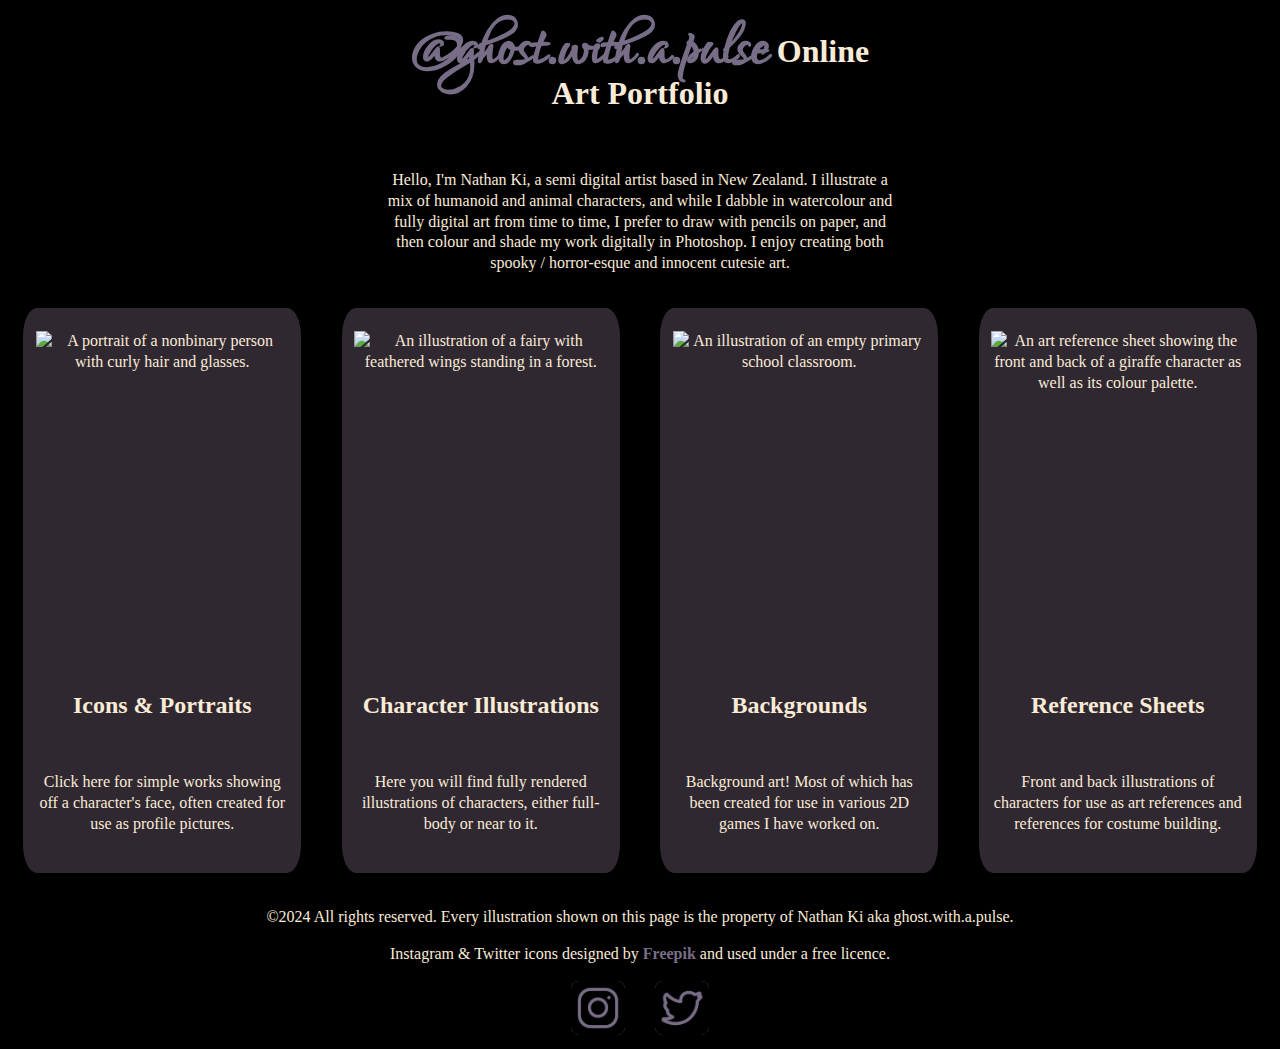
==== index.html @ ea3e8d46 "Adding my work so far to github!" ====
<!DOCTYPE html>
<html lang="en">
<head>
    <meta charset="UTF-8">
    <meta name="viewport" content="width=device-width, initial-scale=1.0">
    <link rel="stylesheet" href="./styles.css"/>

    <!-- Fonts -->
    <link rel="preconnect" href="https://fonts.googleapis.com">
    <link rel="preconnect" href="https://fonts.gstatic.com" crossorigin>
    <link href="https://fonts.googleapis.com/css2?family=Lovers+Quarrel&display=swap" rel="stylesheet">
    <link rel="preconnect" href="https://fonts.googleapis.com">
    <link rel="preconnect" href="https://fonts.gstatic.com" crossorigin>
    <link href="https://fonts.googleapis.com/css2?family=IM+Fell+Great+Primer:ital@0;1&family=Lovers+Quarrel&display=swap" rel="stylesheet">

    <title>Ghost With a Pulse | Art | Home</title>
</head>
<body>
    <div class="page-content-box">
        <!-- Site Intro -->
        <div class="text-box">
            <h1><span class="username">@ghost.with.a.pulse</span> Online Art Portfolio</h1>
            <p>Hello, I'm Nathan Ki, a semi digital artist based in New Zealand. I illustrate a mix of humanoid and animal characters, and while I dabble in watercolour and fully digital art from time to time, I prefer to draw with pencils on paper, and then colour and shade my work digitally in Photoshop. I enjoy creating both spooky / horror-esque and innocent cutesie art.</p>
        </div>

        <!-- Categories of Art -->
        <div class="options-box">
            <a href="./public/icons.html" class="option" id="icons-option">
                <img src="./assets/images/options-art/luca-option.png" alt="A portrait of a nonbinary person with curly hair and glasses.">
                <h2>Icons & Portraits</h2>
                <p>Click here for simple works showing off a character's face, often created for use as profile pictures.</p>
            </a>
            <a href="./public/character-art.html" class="option" id="characters-option">
                <img src="./assets/images/options-art/fairy-option.png" alt="An illustration of a fairy with feathered wings standing in a forest.">
                <h2>Character Illustrations</h2>
                <p>Here you will find fully rendered illustrations of characters, either full-body or near to it.</p>
            </a>
            <a href="./public/backgrounds.html" class="option" id="backgrounds-option">
                <img src="./assets/images/options-art/classroom-option.png" alt="An illustration of an empty primary school classroom.">
                <h2>Backgrounds</h2>
                <p>Background art! Most of which has been created for use in various 2D games I have worked on.</p>
            </a>
            <a href="./public/reference-sheets.html" class="option" id="references-option">
                <img src="./assets/images/options-art/giraffe-option.png" alt="An art reference sheet showing the front and back of a giraffe character as well as its colour palette.">
                <h2>Reference Sheets</h2>
                <p>Front and back illustrations of characters for use as art references and references for costume building.</p>
            </a>
        </div>

        <!-- Footer -->
        <footer>
            <p>©2024 All rights reserved. Every illustration shown on this page is the property of Nathan Ki aka ghost.with.a.pulse.</p>
            <p>Instagram & Twitter icons designed by <a href="www.freepik.com"><span class="freepik-link">Freepik</span></a> and used under a free licence.</p>
            <div class="social-icons-box">
                <a href="https://www.instagram.com/ghost.with.a.pulse"><img src="./assets/images/downloaded-icons/instagram-icon.png" alt="The Instagram icon (click to go to my Instagram page)."></a>
                <a href="https://x.com/PulseWithAGhost"><img src="./assets/images/downloaded-icons/twitter-icon.png" alt="The old Twitter / X icon (click to go to my Twitter page)."></a>
            </div>
        </footer>
    </div>
</body>
</html>
---- styles.css ----
/* Fonts */
.lovers-quarrel-regular {
    font-family: "Lovers Quarrel", cursive;
    font-weight: 400;
    font-style: normal;
}

.im-fell-great-primer-regular {
    font-family: "IM Fell Great Primer", serif;
    font-weight: 400;
    font-style: normal;
}
  
.im-fell-great-primer-regular-italic {
    font-family: "IM Fell Great Primer", serif;
    font-weight: 400;
    font-style: italic;
}
  
/* Styling Defaults */

body {
    text-align: center;
    color: antiquewhite;
    background-color: black;
    line-height: 130%;
    font-family: "IM Fell Great Primer", serif;
}

h1 {
    font-size: 2rem;
    line-height: 130%;
}

h2 {
    font-size: 1.5rem;
}

a {
    color: inherit;
    text-decoration: inherit;
}

.username {
    color: rgb(120, 109, 134);
    font-family: "Lovers Quarrel", cursive;
    font-size: 5rem;
}

.freepik-link {
    color: rgb(120, 109, 134);
    font-weight: bold;
}

.page-content-box, .text-box, .option {
    display: flex;
    flex-direction: column;
    justify-content: space-evenly;
    gap: 2vh;
}

.page-content-box {
    align-items: center;
}

.text-box {
    width: 40%;
}

.options-box {
    display: flex;
    flex-direction: row;
    align-items: flex-start;
    justify-content: space-evenly;
    gap: 2%;
    flex-wrap: wrap;
}

.option {
    width: 20%;
    background-color: rgb(47, 40, 48);
    padding: 1%;
    gap: 10px;
    height: 60vh;
    border-radius: 5%;
}

.option>img {
    height: 60%;
    object-fit: contain;
}

.art-box {
    display: flex;
    justify-content: space-evenly;
    gap: 2vw;
    flex-wrap: wrap;
    width:85vw;
}

.art-box>img {
    height: 50vh;
    border-radius: 5%;
}

.social-icons-box {
    display: flex;
    gap: 30px;
    justify-content: center;
}

.social-icons-box img {
    height: 6vh;
    object-fit: contain;
    background-color: rgb(120, 109, 134);
    border-radius: 15%;
}
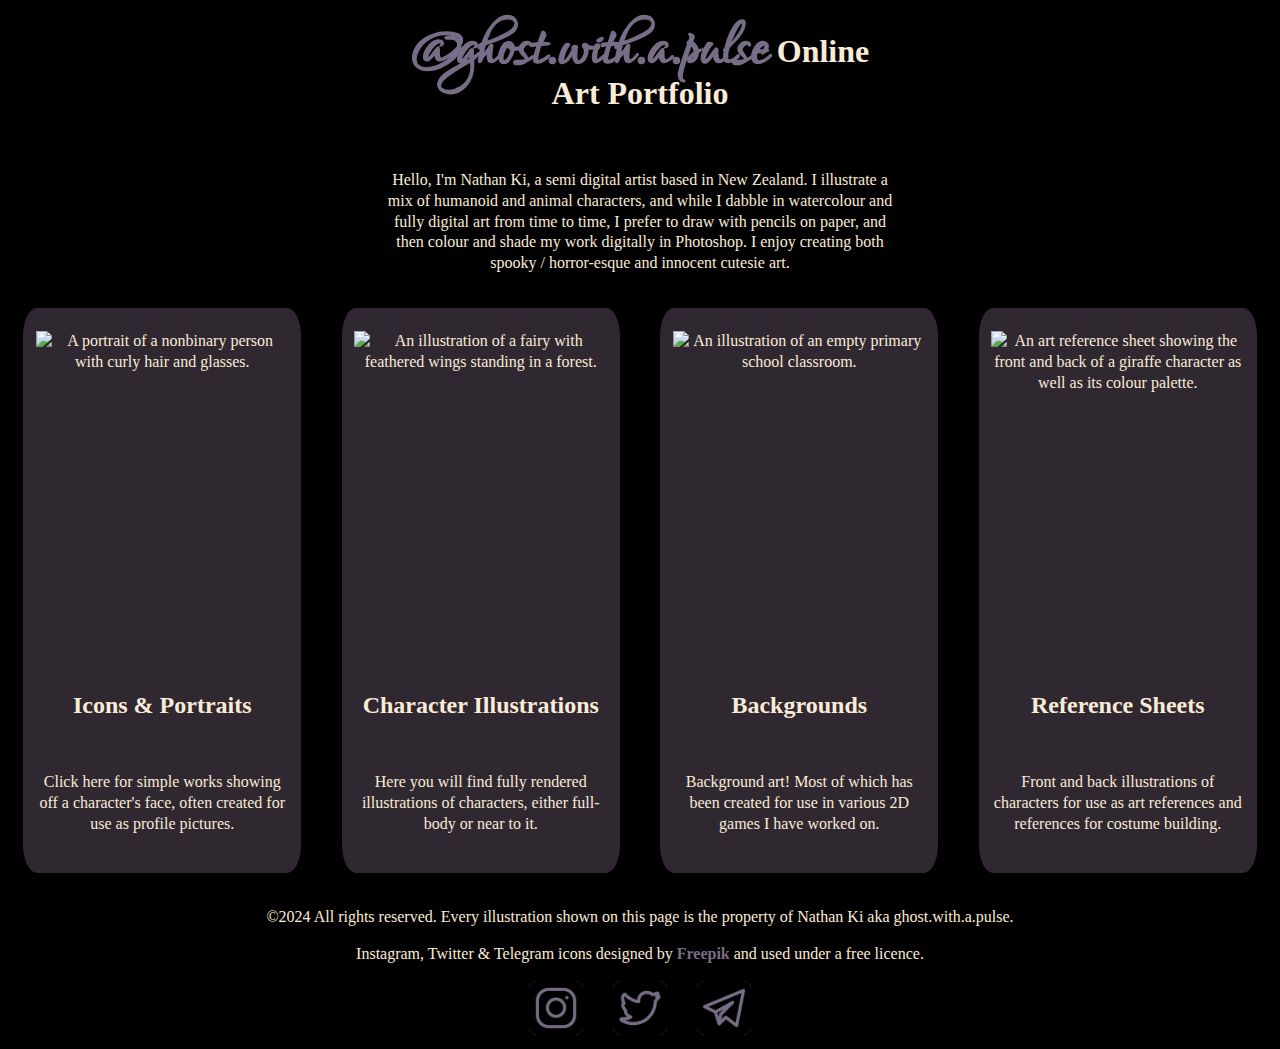
==== commit 94e6d9fd: "Some experimenting done with designing the on-hover crediting feature." ====
--- a/index.html
+++ b/index.html
@@ -50,10 +50,11 @@
         <!-- Footer -->
         <footer>
             <p>©2024 All rights reserved. Every illustration shown on this page is the property of Nathan Ki aka ghost.with.a.pulse.</p>
-            <p>Instagram & Twitter icons designed by <a href="www.freepik.com"><span class="freepik-link">Freepik</span></a> and used under a free licence.</p>
+            <p>Instagram, Twitter & Telegram icons designed by <a href="www.freepik.com"><span class="freepik-link">Freepik</span></a> and used under a free licence.</p>
             <div class="social-icons-box">
                 <a href="https://www.instagram.com/ghost.with.a.pulse"><img src="./assets/images/downloaded-icons/instagram-icon.png" alt="The Instagram icon (click to go to my Instagram page)."></a>
                 <a href="https://x.com/PulseWithAGhost"><img src="./assets/images/downloaded-icons/twitter-icon.png" alt="The old Twitter / X icon (click to go to my Twitter page)."></a>
+                <a href="https://t.me/GhostWithAPulse"><img src="./assets/images/downloaded-icons/telegram-icon.png" alt="The Telegram icon (click to go to my Telegram page)."></a>
             </div>
         </footer>
     </div>
--- a/styles.css
+++ b/styles.css
@@ -103,6 +103,34 @@
     border-radius: 5%;
 }
 
+/* The images on the Backgrounds page will need to be smaller than the rest in order to fit nicely. */
+#backgrounds-art-box img {
+    height: 40vh;
+}
+
+.pop-up-box {
+    background-color: black;
+    border-style: dotted;
+    border-color: antiquewhite;
+    opacity: 90%;
+    left: 35vw;
+    top: 30vh;
+}
+
+.pop-up-box, .pop-up-box>p {
+    height: 40vh;
+    width: 30vw;
+    border-radius: 5%;
+    position:fixed;
+}
+
+.pop-up-box>p {
+    height: 30vh;
+    width: 20vw;
+    left: 40vw;
+    top: 45vh;
+}
+
 .social-icons-box {
     display: flex;
     gap: 30px;
